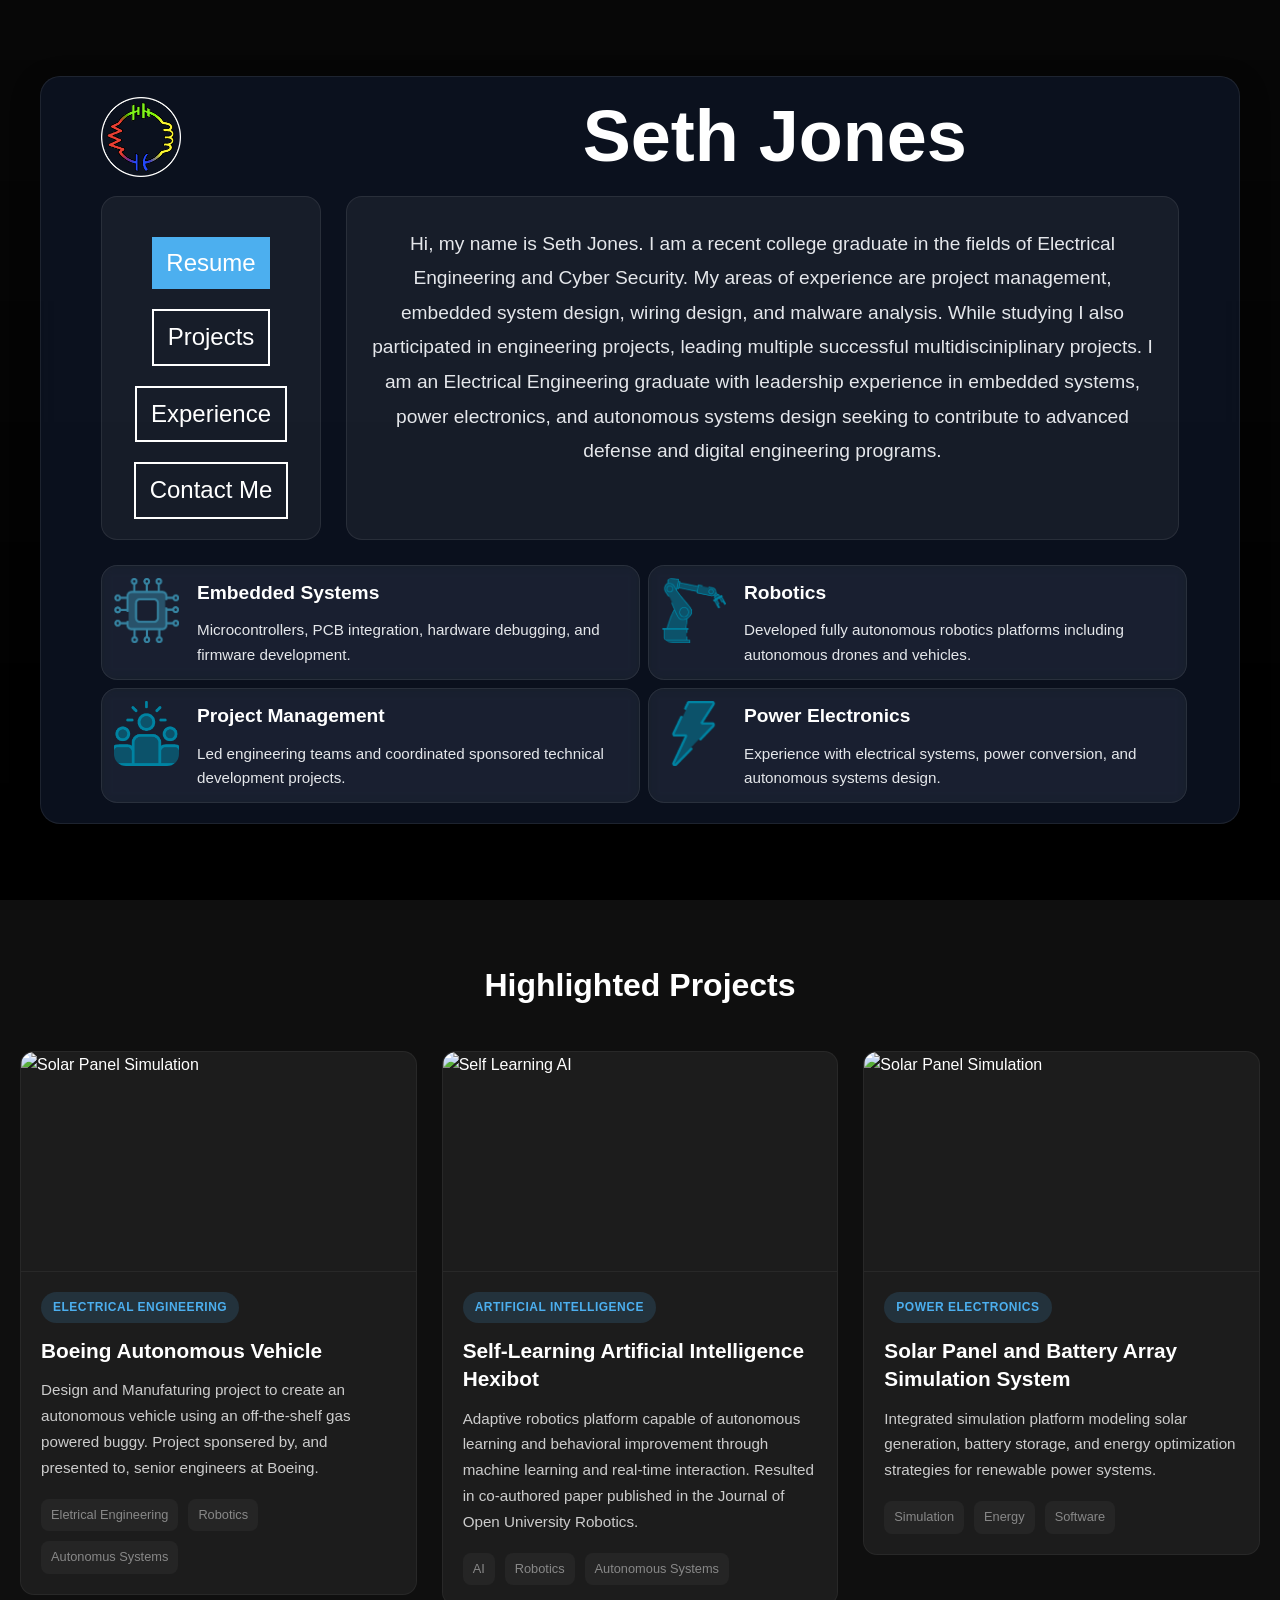
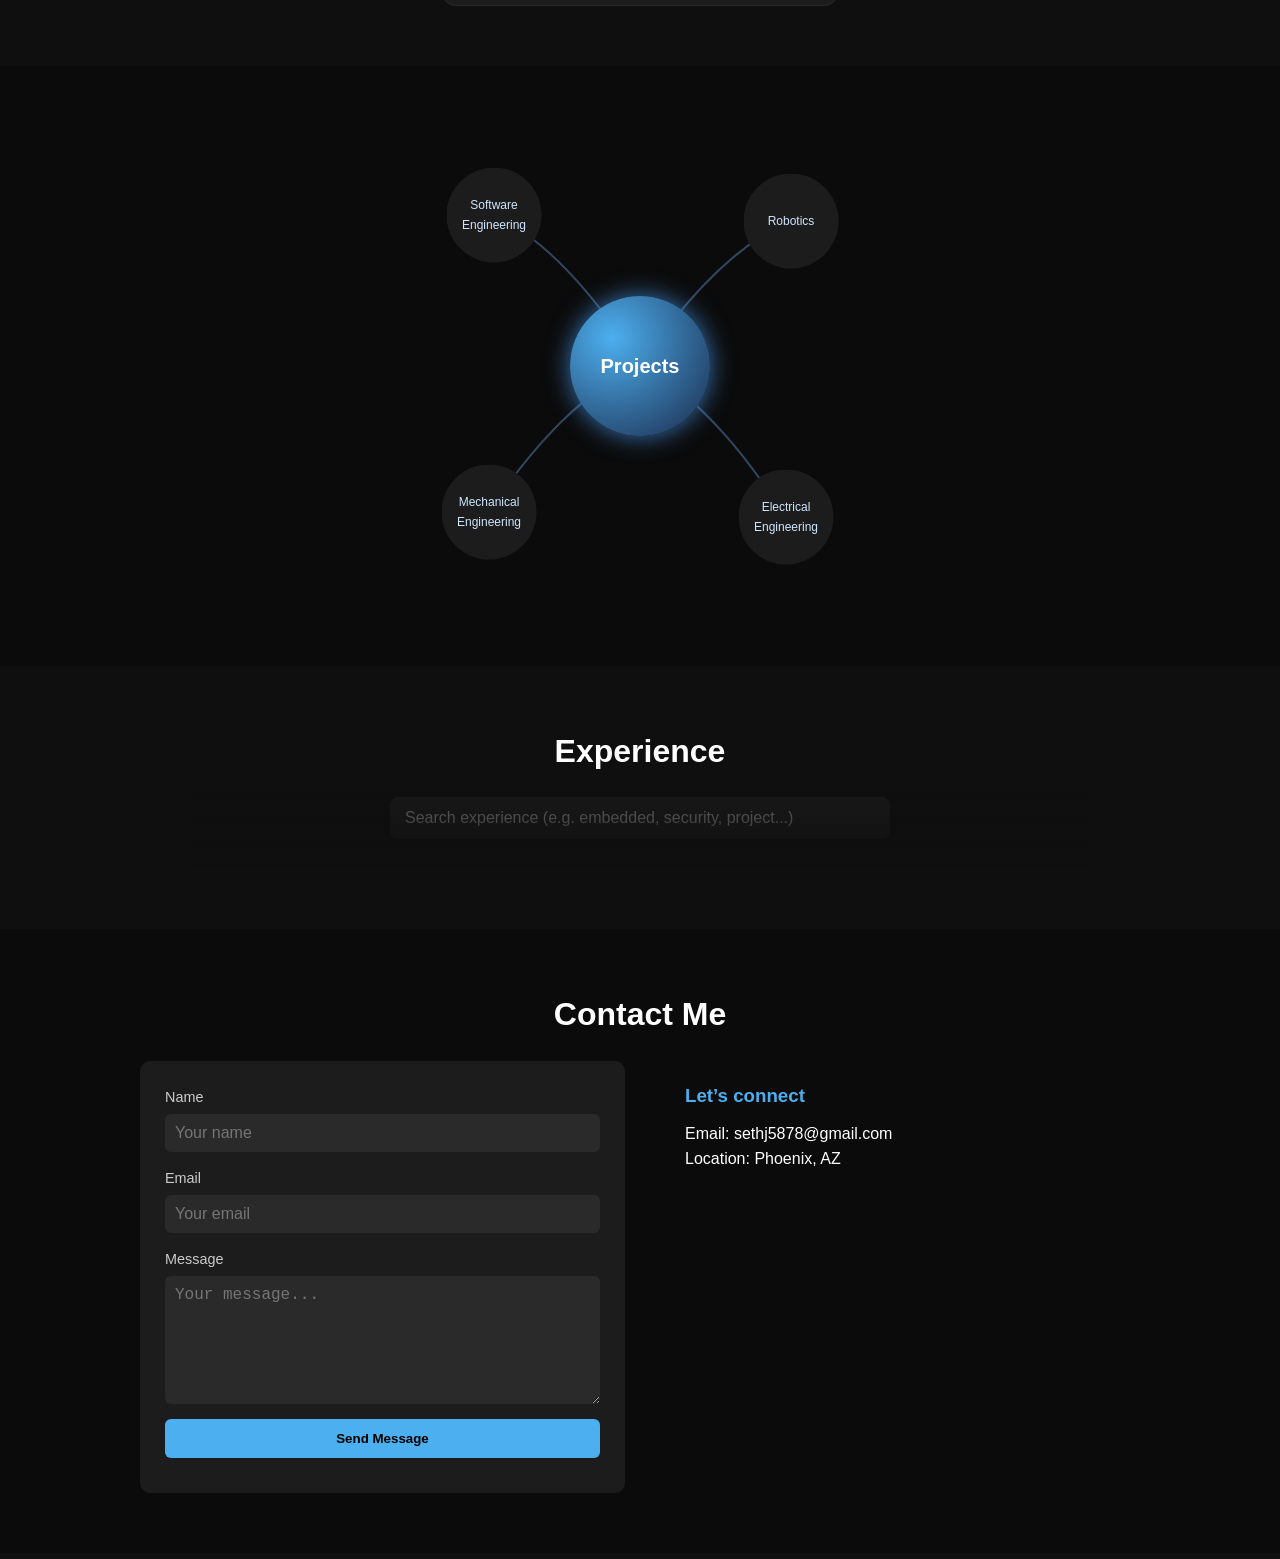
==== index.html @ 15114145 "Init #1 Init Commit of completed website" ====
<!DOCTYPE html>
<html lang="en">
<head>
  <meta charset="UTF-8" />
  <meta name="viewport" content="width=device-width, initial-scale=1.0" />
  <title>Portfolio | Seth Jones</title>
  <link rel="icon" type="image/png" href="assets/images/Logo.png" />

  <link rel="stylesheet" href="assets/css/style.css" />
  <link rel="stylesheet" href="assets/css/hero_section.css" />
  <link rel="stylesheet" href="assets/css/project_section.css" />
  <link rel="stylesheet" href="assets/css/experience_section.css" />
  <link rel="stylesheet" href="assets/css/contactme_section.css" />
  <link rel="stylesheet" href="assets/css/highlighted_projects.css" />
</head>

<body>

  <header>
    <div id="nav-placeholder"></div>
    <section class="hero">
        <video autoplay muted loop playsinline poster="image.jpg" class="hero-video">
            <source src="assets/videos/0001-0747.mp4" type="video/mp4">
            Your browser does not support the video tag.
        </video>
        <div class="video-overlay"></div>
        
        <div class="hero-content">
            <!-- Title -->
            <div class="hero-title">
                <img src="assets/images/Logo.png" alt="Seth Jones Logo">
                <h1>Seth Jones</h1>
            </div>
            <div class="hero-main">
                <!-- Mini Nav -->
                <div class="hero-buttons">
                    <a href="assets/misc/Resume_Seth Jones_Engineering_3.pdf" class="hero-btn primary">Resume</a>
                    <a href="#projects-section" class="hero-btn secondary">Projects</a>
                    <a href="#experience" class="hero-btn secondary">Experience</a>
                    <a href="#contactme" class="hero-btn secondary">Contact Me</a>
                </div>
                <!-- Skills -->
                <div class="hero-skills-section">

                    <div class="hero-skill-card" data-filter="embedded">
                        <img class="hero-skill-image" src="assets/images/Icon_IC.png" alt="Embedded Systems">
                        <div>
                            <h3>Embedded Systems</h3>
                            <p>Microcontrollers, PCB integration, hardware debugging, and firmware development.</p>
                        </div>
                    </div>

                    <div class="hero-skill-card" data-filter="robotics">
                        <img class="hero-skill-image" src="assets/images/Icon_Robotics.png" alt="Robotics">
                        <div>
                            <h3>Robotics</h3>
                            <p>Developed fully autonomous robotics platforms including autonomous drones and vehicles.</p>
                        </div>
                    </div>

                    <div class="hero-skill-card" data-filter="project management">
                        <img class="hero-skill-image" src="assets/images/Icon_Lead.png" alt="Project Management">
                        <div>
                            <h3>Project Management</h3>
                            <p>Led engineering teams and coordinated sponsored technical development projects.</p>
                        </div>
                    </div>

                    <div class="hero-skill-card" data-filter="power electronics">
                        <img class="hero-skill-image" src="assets/images/Icon_Power.png" alt="Power Electronics">
                        <div>
                            <h3>Power Electronics</h3>
                            <p>Experience with electrical systems, power conversion, and autonomous systems design.</p>
                        </div>
                    </div>
                </div>
                <div class="hero-objective ">
                    <!-- Sumarry -->
                    <p>
                        Hi, my name is Seth Jones. I am a recent college graduate in the fields of Electrical Engineering 
                        and Cyber Security. My areas of experience are project management, embedded system design, wiring design, 
                        and malware analysis. While studying I also participated in engineering projects, leading multiple successful 
                        multidisciniplinary projects. I am an Electrical Engineering graduate with leadership experience in embedded systems, 
                        power electronics, and autonomous systems design seeking to contribute to advanced defense and digital engineering programs.
                    </p>
                </div>
            </div>
    </section>
  </header>

  <main>
    <section class="highlighted-projects-section">
        <h2 class="section-title">Highlighted Projects</h2>

        <div class="highlighted-projects-grid">

            <!-- Project 1 -->
            <a href="project.html?id=Boeing Autonomous Vehicle" style="text-decoration: none; color: inherit;">
                <div class="highlight-card">
                    <img 
                        src="assets/project_data/Boeing Autonomous Vehicle/projecticon.png" 
                        alt="Solar Panel Simulation"
                    >

                    <div class="highlight-content">
                        <span class="highlight-tag">Electrical Engineering</span>
                        <h3>Boeing Autonomous Vehicle</h3>

                        <p>
                            Design and Manufaturing project to create an autonomous vehicle using an off-the-shelf gas powered buggy.
                            Project sponsered by, and presented to, senior engineers at Boeing.
                        </p>

                        <div class="highlight-skills">
                            <span>Eletrical Engineering</span>
                            <span>Robotics</span>
                            <span>Autonomus Systems</span>
                        </div>
                    </div>
                </div>
            </a>
            
            <!-- Project 2 -->
            <a href="project.html?id=Self-Learning AI" style="text-decoration: none; color: inherit;">
                <div class="highlight-card">
                    <img 
                        src="assets/project_data/Self-Learning AI/projecticon.png" 
                        alt="Self Learning AI"
                    >

                    <div class="highlight-content">
                        <span class="highlight-tag">Artificial Intelligence</span>
                        <h3>Self-Learning Artificial Intelligence Hexibot</h3>

                        <p>
                            Adaptive robotics platform capable of autonomous learning and behavioral
                            improvement through machine learning and real-time interaction. Resulted in co-authored
                            paper published in the Journal of Open University Robotics.
                        </p>

                        <div class="highlight-skills">
                            <span>AI</span>
                            <span>Robotics</span>
                            <span>Autonomous Systems</span>
                        </div>
                    </div>
                </div>
            </a>

            <!-- Project 3 -->
            <a href="project.html?id=Solar Panel Array with Battery Array Simulation" style="text-decoration: none; color: inherit;">
                <div class="highlight-card">
                    <img 
                        src="assets/project_data/Solar Panel Array with Battery Array Simulation/projecticon.png" 
                        alt="Solar Panel Simulation"
                    >

                    <div class="highlight-content">
                        <span class="highlight-tag">Power Electronics</span>
                        <h3>Solar Panel and Battery Array Simulation System</h3>

                        <p>
                            Integrated simulation platform modeling solar generation, battery storage,
                            and energy optimization strategies for renewable power systems.
                        </p>

                        <div class="highlight-skills">
                            <span>Simulation</span>
                            <span>Energy</span>
                            <span>Software</span>
                        </div>
                    </div>
                </div>
            </a>

        </div>
    </section>

    <section id="projects-section">
        <div id="projects-web">
            <svg id="projects-lines"></svg>
            <div class="projects-center-node">Projects</div>
        </div>
    </section>


    <section class="experience-section" id="experience">
        <h2 class="section-title">Experience</h2>

        <div class="experience-search-wrapper">
            <input
            type="text"
            id="experience-search"
            placeholder="Search experience (e.g. embedded, security, project...)"
            />
        </div>

        <!-- Results -->
         <div id="experience-results-wrapper">
            <div id="experience-results"></div>
         </div>
    </section>
    <section class="contactme-section" id="contactme">
        <h2 class="section-title">Contact Me</h2>

        <div class="contact-container">
            
            <!-- Contact Form -->
            <form id="contact-form" class="contact-form">
                <div class="form-group">
                    <label for="name">Name</label>
                    <input type="text" id="name" name="name" placeholder="Your name" required />
                </div>

                <div class="form-group">
                    <label for="email">Email</label>
                    <input type="email" id="email" name="email" placeholder="Your email" required />
                </div>

                <div class="form-group">
                    <label for="message">Message</label>
                    <textarea id="message" name="message" rows="6" placeholder="Your message..." required></textarea>
                </div>

                <button type="submit" class="contact-btn">Send Message</button>

                <p id="form-status"></p>
            </form>

            <div class="contact-info">
            <h3>Let’s connect</h3>
            <p>Email: sethj5878@gmail.com</p>
            <p>Location: Phoenix, AZ</p>
            </div>

        </div>
    </section>
  </main>

  <footer>

  </footer>
  
  <!-- JavaScript -->
  <script src="assets/js/nav.js"></script>
  <script src="assets/js/projects.js"></script>
  <script src="assets/js/experience.js"></script>
  <script src="assets/js/contactme.js"></script>
</body>
</html>
---- assets/css/style.css ----
html {
  scroll-behavior: smooth;
}
---- assets/css/hero_section.css ----
:root {
  --color-white: #ffffff;
  --color-light-gray: #e5e7eb;
  --color-gray: #9ca3af;
  --color-dark: #0f0f0f;
  --color-dark-secondary: #1c1c1c;

  --color-primary: #4cafef;
  --color-primary-hover: #429bd7;

  --overlay-dark: rgba(0, 0, 0, 0.65);

  --transition-default: 0.3s ease;

  --shadow-soft: 0 10px 30px rgba(0, 0, 0, 0.25);
}

* {
  margin: 0;
  padding: 0;
  box-sizing: border-box;
}

body {
  font-family: Arial, Helvetica, sans-serif;
  background: var(--color-dark);
  color: var(--color-white);
  line-height: 1.6;
}

.hero {
  position: relative; 
  min-height: 100vh;
  display: flex;
  align-items: center;
  justify-content: center;
  padding: 40px 20px;
  text-align: center;
  overflow: hidden; 
  
  background: var(--color-dark); 
}

.hero-video {
  position: absolute;
  top: 50%;
  left: 50%;
  min-width: 100%;
  min-height: 100%;
  width: auto;
  height: auto;
  z-index: 0; 
  transform: translate(-50%, -50%);
  object-fit: cover; 
}

.hero-content {
  position: relative;
  z-index: 1; 
  width: 100%;
  max-width: 1200px;
  background: rgba(15, 23, 42, 0.7); 
  backdrop-filter: blur(12px); 
  border: 1px solid rgba(255, 255, 255, 0.08);
  border-radius: 20px;
  padding: 20px 60px;
  box-shadow: var(--shadow-soft);
}

.hero-title {
  display: grid;
  grid-template-columns: 1fr 3fr;
  align-content: center;
}

.hero-title img {
  justify-content: center;
  max-height: 80px;
}

.video-overlay {
  position: absolute;
  top: 0;
  left: 0;
  width: 100%;
  height: 100%;
  background: linear-gradient(
    to bottom,
    rgba(0, 0, 0, 0.5) 0%, 
    rgba(0, 0, 0, 1) 100% 
  );
  z-index: 1; 
}

.hero-main {
  display: grid;
  grid-template-columns: 220px 1fr;
  grid-template-rows: auto 1fr;
  grid-template-areas:
    "nav objective"
    "skills skills";
  gap: 25px;
  align-items: start;
}

.hero-buttons {
  grid-area: nav;

  padding: 20px;
  height: 100%;
  
  background: rgba(255, 255, 255, 0.05);
  border: 1px solid rgba(255, 255, 255, 0.08);
  border-radius: 16px;
}

.hero-btn {
  display: inline-block;

  padding: 7px 14px;
  text-decoration: none;

  margin-top: 20px;
  font-size: 1.5rem;
  font-weight: 500;

  transition: var(--transition-default);
}

.hero-btn.primary {
  background: var(--color-primary);
  color: var(--color-white);
}

.hero-btn.primary:hover {
  background: var(--color-primary-hover);
  transform: translateY(-2px);
}

.hero-btn.secondary {
  border: 2px solid var(--color-white);
  color: var(--color-white);
}

.hero-btn.secondary:hover {
  background: var(--color-white);
  color: var(--color-dark);
}

.hero h1 {
  font-size: 4.5rem;
  font-weight: 700;

  margin-bottom: 20px;

  line-height: 1.1;
}

.hero p {
  max-width: 900px;

  margin: 0 auto 40px auto;

  font-size: 1.1rem;
  color: var(--color-light-gray);

  line-height: 1.8;
}

.hero-skills-section {
  grid-area: skills;

  display: grid;
  grid-template-columns: 50% 50%;
  grid-template-rows: auto 1fr;
  gap: 8px;
}

.hero-skill-card {
  cursor: pointer;
  display: flex;
  align-items: flex-start;
  gap: 18px;

  padding: 12px;

  background: rgba(255, 255, 255, 0.05);
  border: 1px solid rgba(255, 255, 255, 0.08);
  border-radius: 16px;

  text-align: left;

  transition: var(--transition-default);

  backdrop-filter: blur(6px);
}

.hero-skill-card:hover {
  transform: translateY(-5px);

  border-color: var(--color-primary);

  background: rgba(255, 255, 255, 0.08);

  box-shadow: 0 10px 20px rgba(0, 0, 0, 0.2);
}

.hero-skill-image {
  width: 65px;
  height: 65px;

  object-fit: cover;

  border-radius: 12px;

 -shrink: 0;
}

.hero-skill-card h3 {
  font-size: 1.2rem;

  margin-bottom: 10px;

  color: var(--color-white);
}

.hero-skill-card p {
  margin: 0;

  font-size: 0.95rem;

  color: var(--color-light-gray);

  line-height: 1.6;
}

.hero-objective {
  grid-area: objective;
  min-height: 100%;
  align-content: center;

  background: rgba(255, 255, 255, 0.05);
  border: 1px solid rgba(255, 255, 255, 0.08);
  border-radius: 16px;

  padding: 20px;
}

.hero-objective p {
  font-size: 1.2rem;
}

@media (max-width: 900px) {
  .hero-main {
    grid-template-columns: 1fr;
    grid-template-rows: auto;
    grid-template-areas:
      "nav"
      "skills"
      "projects";
  }

  .hero-buttons {
    flex-direction: row;
    flex-wrap: wrap;
    justify-content: center;
  }
}

@media (max-width: 600px) {

  .hero {
    padding: 20px;
  }

  .hero-content {
    padding: 40px 25px;
  }

  .hero h1 {
    font-size: 2.5rem;
  }

  .hero p {
    font-size: 1rem;
  }

  .hero-btn {
    width: 100%;
  }

  .hero-skill-card {
    flex-direction: column;
    align-items: center;
    text-align: center;
  }
}
---- assets/css/project_section.css ----
:root {
  --background: #0b0b0b;

  --path-stroke: rgba(120, 180, 255, 0.35);
  --color-dark: #0f0f0f;
  --color-dark-secondary: #1c1c1c;

  --center-gradient-start: #4cafef;
  --center-gradient-end: #1b2a4a;
  --center-text: white;
  --center-shadow: rgba(77, 163, 255, 0.7);

  --node-bg: #1c1c1c;
  --node-text: #cfe6ff;

  --node-hover-bg: #1f3a5f;
  --node-hover-shadow: rgba(100, 180, 255, 0.8);

  --highlight-shadow: rgba(120, 200, 255, 1);
}

#projects-section {
  display: flex;
  width: 100%;
  height: 100%;
  justify-content: center;
  background-color: var(--background);
}

#projects-web {
  position: relative;
  width: min(600px, 95vw);
  height: min(600px, 95vw);
}

svg {
  position: absolute;
  inset: 0;
  width: 100%;
  height: 100%;
}

path {
  fill: none;
  stroke: var(--path-stroke);
  stroke-width: 2;
  transition: 0.3s;
}

.projects-center-node {
  position: absolute;
  top: 50%;
  left: 50%;
  transform: translate(-50%, -50%);
  width: 140px;
  height: 140px;
  border-radius: 50%;
  background: radial-gradient(
    circle at 30% 30%,
    var(--center-gradient-start),
    var(--center-gradient-end)
  );
  color: var(--center-text);
  display: flex;
  align-items: center;
  justify-content: center;
  font-size: 20px;
  font-weight: bold;
  box-shadow: 0 0 25px var(--center-shadow);
  animation: float 4s ease-in-out infinite;
  z-index: 10;
}

.node {
  position: absolute;
  width: 95px;
  height: 95px;
  border-radius: 50%;
  background: var(--node-bg);
  color: var(--node-text);
  display: flex;
  align-items: center;
  justify-content: center;
  text-align: center;
  font-size: 12px;
  cursor: pointer;

  opacity: 0;
  animation: fadeIn 0.8s forwards;

  transition: transform 0.25s, box-shadow 0.25s, background 0.25s;

  transform: translate(-50%, -50%);
}

.node:hover {
  transform: translate(-50%, -50%) scale(1.2);
  box-shadow: 0 0 18px var(--node-hover-shadow);
  background: var(--node-hover-bg);
}

.dim {
  opacity: 0.2;
}

.highlight {
  transform: translate(-50%, -50%) scale(1.25);
  box-shadow: 0 0 25px var(--highlight-shadow);
}

@keyframes float {
  0%, 100% {
    transform: translate(-50%, -50%) translateY(0px);
  }
  50% {
    transform: translate(-50%, -50%) translateY(-8px);
  }
}

@keyframes fadeIn {
  from {
    opacity: 0;
    transform: translate(-50%, -50%) scale(0.8);
  }
  to {
    opacity: 1;
    transform: translate(-50%, -50%) scale(1);
  }
}
---- assets/css/experience_section.css ----
:root {
  --bg-main: #0f0f0f;
  --bg-card: #1c1c1c;
  --text-primary: #ffffff;
  --text-secondary: #ccc;
  --text-muted: #888;
  --accent-color: #4cafef;
}

.experience-section {
  padding: 60px 20px;
  background: var(--bg-main);
  color: var(--text-primary);
}

.section-title {
  text-align: center;
  font-size: 2rem;
  margin-bottom: 20px;
}

.experience-search-wrapper {
  display: flex;
  justify-content: center;
  margin-bottom: 30px;
}

#experience-search {
  width: 60%;
  max-width: 500px;

  padding: 12px 15px;

  border-radius: 8px;
  border: none;
  outline: none;

  font-size: 1rem;

  background: #1a1a1a;
  color: white;
}

#experience-search::placeholder {
  color: #777;
}

#experience-results-wrapper {
  position: relative;

  max-width: 900px;
  margin: 0 auto;
}

#experience-results-wrapper::after {
  content: "";

  position: absolute;

  left: 0;
  right: 0;
  bottom: 0;

  height: 90px;

  pointer-events: none;

  background: linear-gradient(
    to bottom,
    rgba(15, 15, 15, 0),
    rgba(15, 15, 15, 1)
  );
}

#experience-results {
  display: flex;
  flex-direction: column;
  gap: 15px;

  max-height: 620px;

  overflow-y: auto;

  padding-right: 10px;

  scroll-behavior: smooth;

  scroll-snap-type: y proximity;
}

#experience-results::-webkit-scrollbar {
  width: 8px;
}

#experience-results::-webkit-scrollbar-track {
  background: #1a1a1a;
  border-radius: 10px;
}

#experience-results::-webkit-scrollbar-thumb {
  background: var(--accent-color);
  border-radius: 10px;
}

#experience-results::-webkit-scrollbar-thumb:hover {
  background: #6bc7ff;
}

#experience-results {
  scrollbar-width: thin;
  scrollbar-color: var(--accent-color) #1a1a1a;
}

.experience-link {
  text-decoration: none;
  color: inherit;

  display: block;

  transition: transform 0.25s ease;

  scroll-snap-align: start;
}

.experience-link:hover {
  transform: translateX(10px);
}

.experience-card {
  background: var(--bg-card);

  padding: 15px 20px;

  border-radius: 10px;

  border-left: 4px solid var(--accent-color);

  transition:
    background 0.25s ease,
    box-shadow 0.25s ease;
}

.experience-link:hover .experience-card {
  background: #252525;

  box-shadow: 0 8px 20px rgba(0, 0, 0, 0.35);
}

.experience-header {
  display: flex;
  justify-content: space-between;
  align-items: center;
}

.experience-card h3 {
  margin: 0;

  font-size: 1.2rem;

  color: var(--accent-color);
}

.experience-card p {
  margin: 5px 0 0;

  font-size: 0.95rem;

  color: var(--text-secondary);
}

.experience-tags {
  margin-top: 8px;

  font-size: 0.8rem;

  color: var(--text-muted);
}

.experience-arrow {
  font-size: 1.8rem;

  color: var(--accent-color);

  transition: transform 0.25s ease;
}

.experience-link:hover .experience-arrow {
  transform: translateX(5px);
}

@media (max-width: 768px) {

  #experience-search {
    width: 90%;
  }

  #experience-results {
    max-height: 520px;
  }

  .experience-header {
    align-items: flex-start;
    gap: 10px;
  }

  .experience-arrow {
    font-size: 1.4rem;
  }
}
---- assets/css/contactme_section.css ----
:root {
  --contact-bg: #0b0b0b;
  --contact-text: white;

  --form-bg: #1c1c1c;

  --label-text: #ccc;

  --input-bg: #2a2a2a;
  --input-text: white;

  --button-bg: #4cafef;
  --button-text: black;
  --button-hover-bg: #3aa0e0;

  --status-text: #aaa;

  --heading-accent: #4cafef;
}

.contactme-section {
  padding: 60px 20px;
  background: var(--contact-bg);
  color: var(--contact-text);
}

.contact-container {
  display: flex;
  gap: 40px;
  max-width: 1000px;
  margin: 0 auto;
  flex-wrap: wrap;
  justify-content: center;
}

.contact-form {
  flex: 1;
  min-width: 300px;
  background: var(--form-bg);
  padding: 25px;
  border-radius: 10px;
}

.form-group {
  margin-bottom: 15px;
  display: flex;
  flex-direction: column;
}

.form-group label {
  margin-bottom: 5px;
  font-size: 0.9rem;
  color: var(--label-text);
}

.form-group input,
.form-group textarea {
  padding: 10px;
  border-radius: 6px;
  border: none;
  outline: none;
  font-size: 1rem;
  background: var(--input-bg);
  color: var(--input-text);
}

.contact-btn {
  width: 100%;
  padding: 12px;
  background: var(--button-bg);
  border: none;
  border-radius: 6px;
  color: var(--button-text);
  font-weight: bold;
  cursor: pointer;
  transition: 0.2s;
}

.contact-btn:hover {
  background: var(--button-hover-bg);
}

#form-status {
  margin-top: 10px;
  font-size: 0.9rem;
  color: var(--status-text);
}

.contact-info {
  flex: 1;
  min-width: 250px;
  padding: 20px;
}

.contact-info h3 {
  margin-bottom: 10px;
  color: var(--heading-accent);
}
---- assets/css/highlighted_projects.css ----
:root {
  --bg-main: #0f0f0f;
  --bg-card: #1c1c1c;

  --text-primary: #ffffff;
  --text-secondary: #ccc;
  --text-muted: #888;

  --accent-color: #4cafef;
}

.highlighted-projects-section {
  padding: 60px 20px;

  background: var(--bg-main);

  color: var(--text-primary);
}

.highlighted-projects-grid {
  max-width: 1300px;

  margin: 40px auto 0;

  display: grid;

  grid-template-columns: repeat(auto-fit, minmax(320px, 1fr));

  gap: 25px;
}

.highlight-card {
  background: var(--bg-card);

  border-radius: 14px;

  overflow: hidden;

  border: 1px solid rgba(255,255,255,0.05);

  transition:
    transform 0.25s ease,
    box-shadow 0.25s ease,
    border-color 0.25s ease;
}

.highlight-card:hover {
  transform: translateY(-6px);

  border-color: rgba(76, 175, 239, 0.4);

  box-shadow:
    0 10px 25px rgba(0,0,0,0.35);
}

.highlight-card img {
  width: 100%;
  height: 220px;

  object-fit: cover;

  display: block;

  border-bottom: 1px solid rgba(255,255,255,0.05);
}

.highlight-content {
  padding: 20px;
}

.highlight-tag {
  display: inline-block;

  margin-bottom: 14px;

  padding: 6px 12px;

  border-radius: 999px;

  background: rgba(76, 175, 239, 0.15);

  color: var(--accent-color);

  font-size: 0.75rem;
  font-weight: 600;

  text-transform: uppercase;

  letter-spacing: 0.5px;
}

.highlight-content h3 {
  margin: 0 0 12px;

  font-size: 1.3rem;

  color: var(--text-primary);

  line-height: 1.35;
}

.highlight-content p {
  margin: 0;

  color: var(--text-secondary);

  font-size: 0.95rem;

  line-height: 1.7;
}

.highlight-skills {
  display: flex;
  flex-wrap: wrap;

  gap: 10px;

  margin-top: 18px;
}

.highlight-skills span {
  padding: 6px 10px;

  border-radius: 8px;

  background: #252525;

  color: var(--text-muted);

  font-size: 0.8rem;

  transition:
    background 0.25s ease,
    color 0.25s ease;
}

.highlight-card:hover .highlight-skills span {
  background: rgba(76, 175, 239, 0.12);

  color: var(--accent-color);
}

@media (max-width: 768px) {

  .highlighted-projects-section {
    padding: 50px 20px;
  }

  .highlighted-projects-grid {
    gap: 20px;
  }

  .highlight-card img {
    height: 200px;
  }

  .highlight-content {
    padding: 18px;
  }

  .highlight-content h3 {
    font-size: 1.15rem;
  }
}
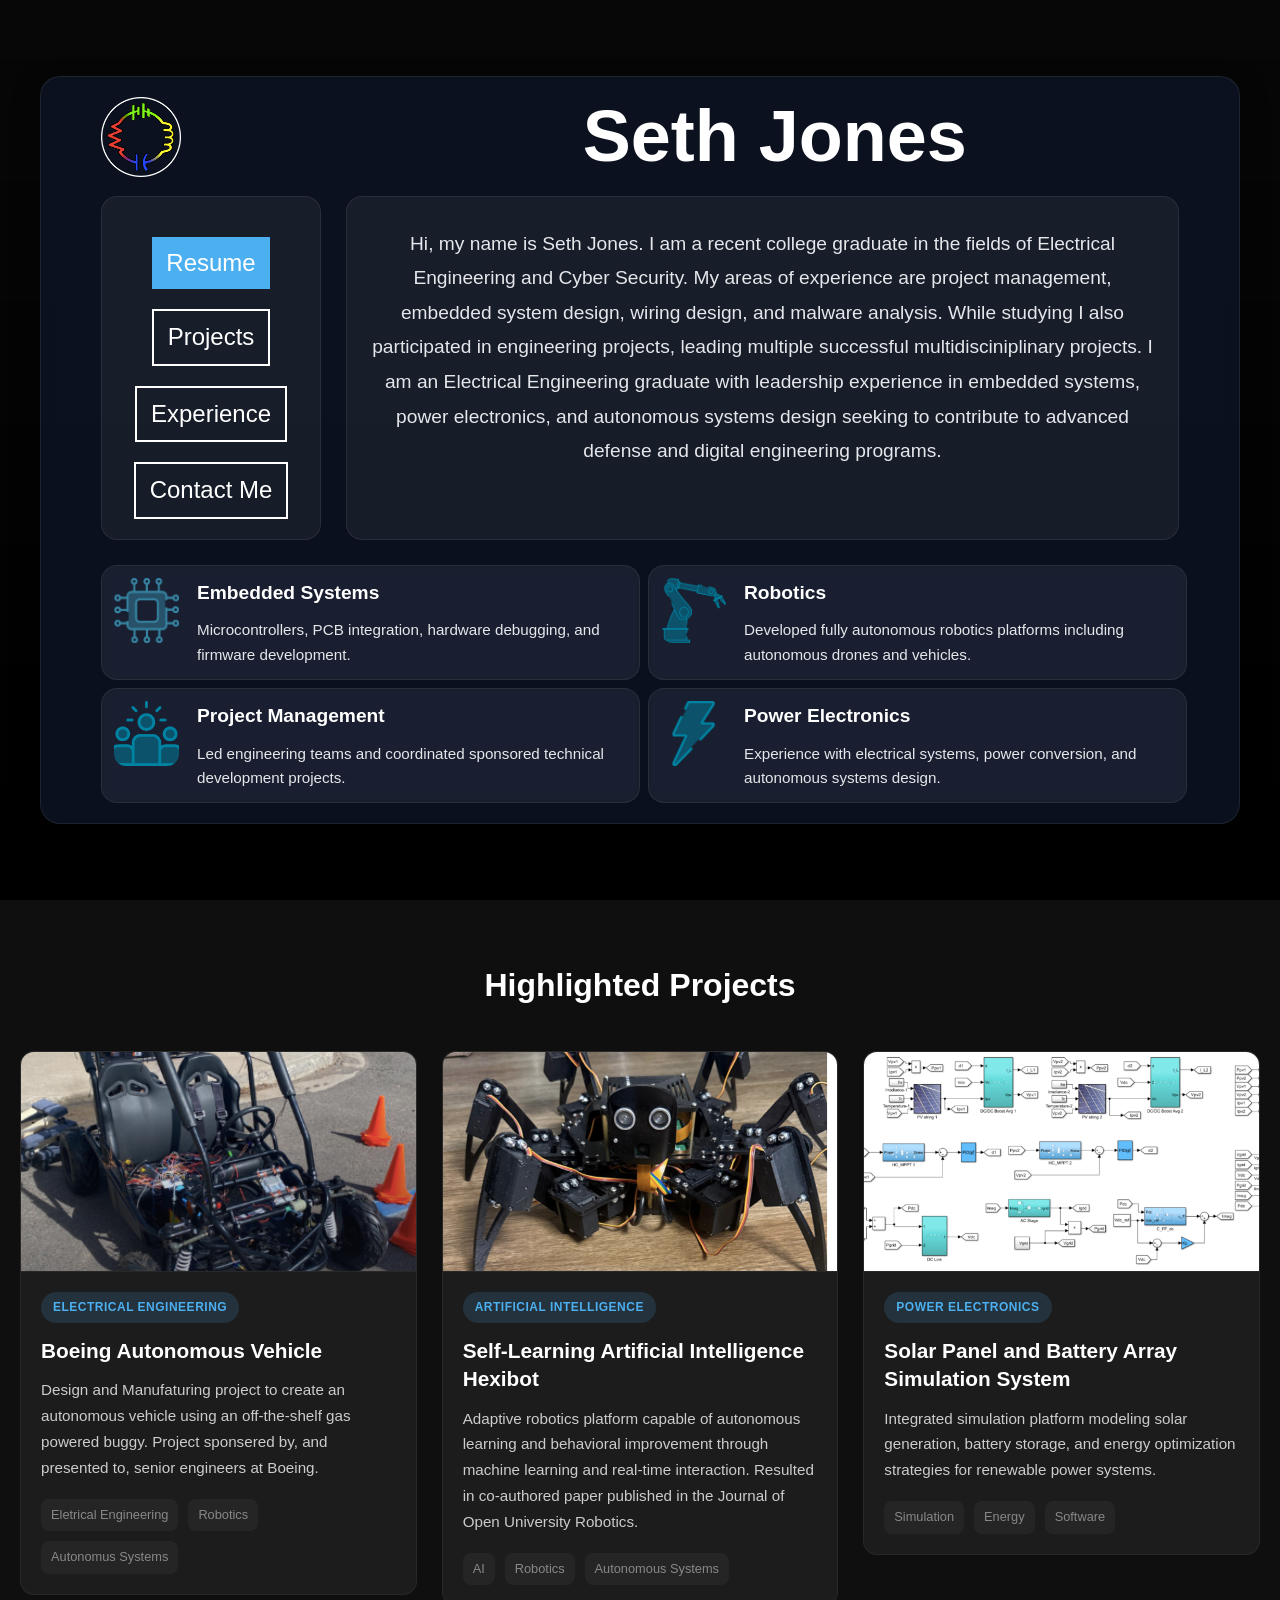
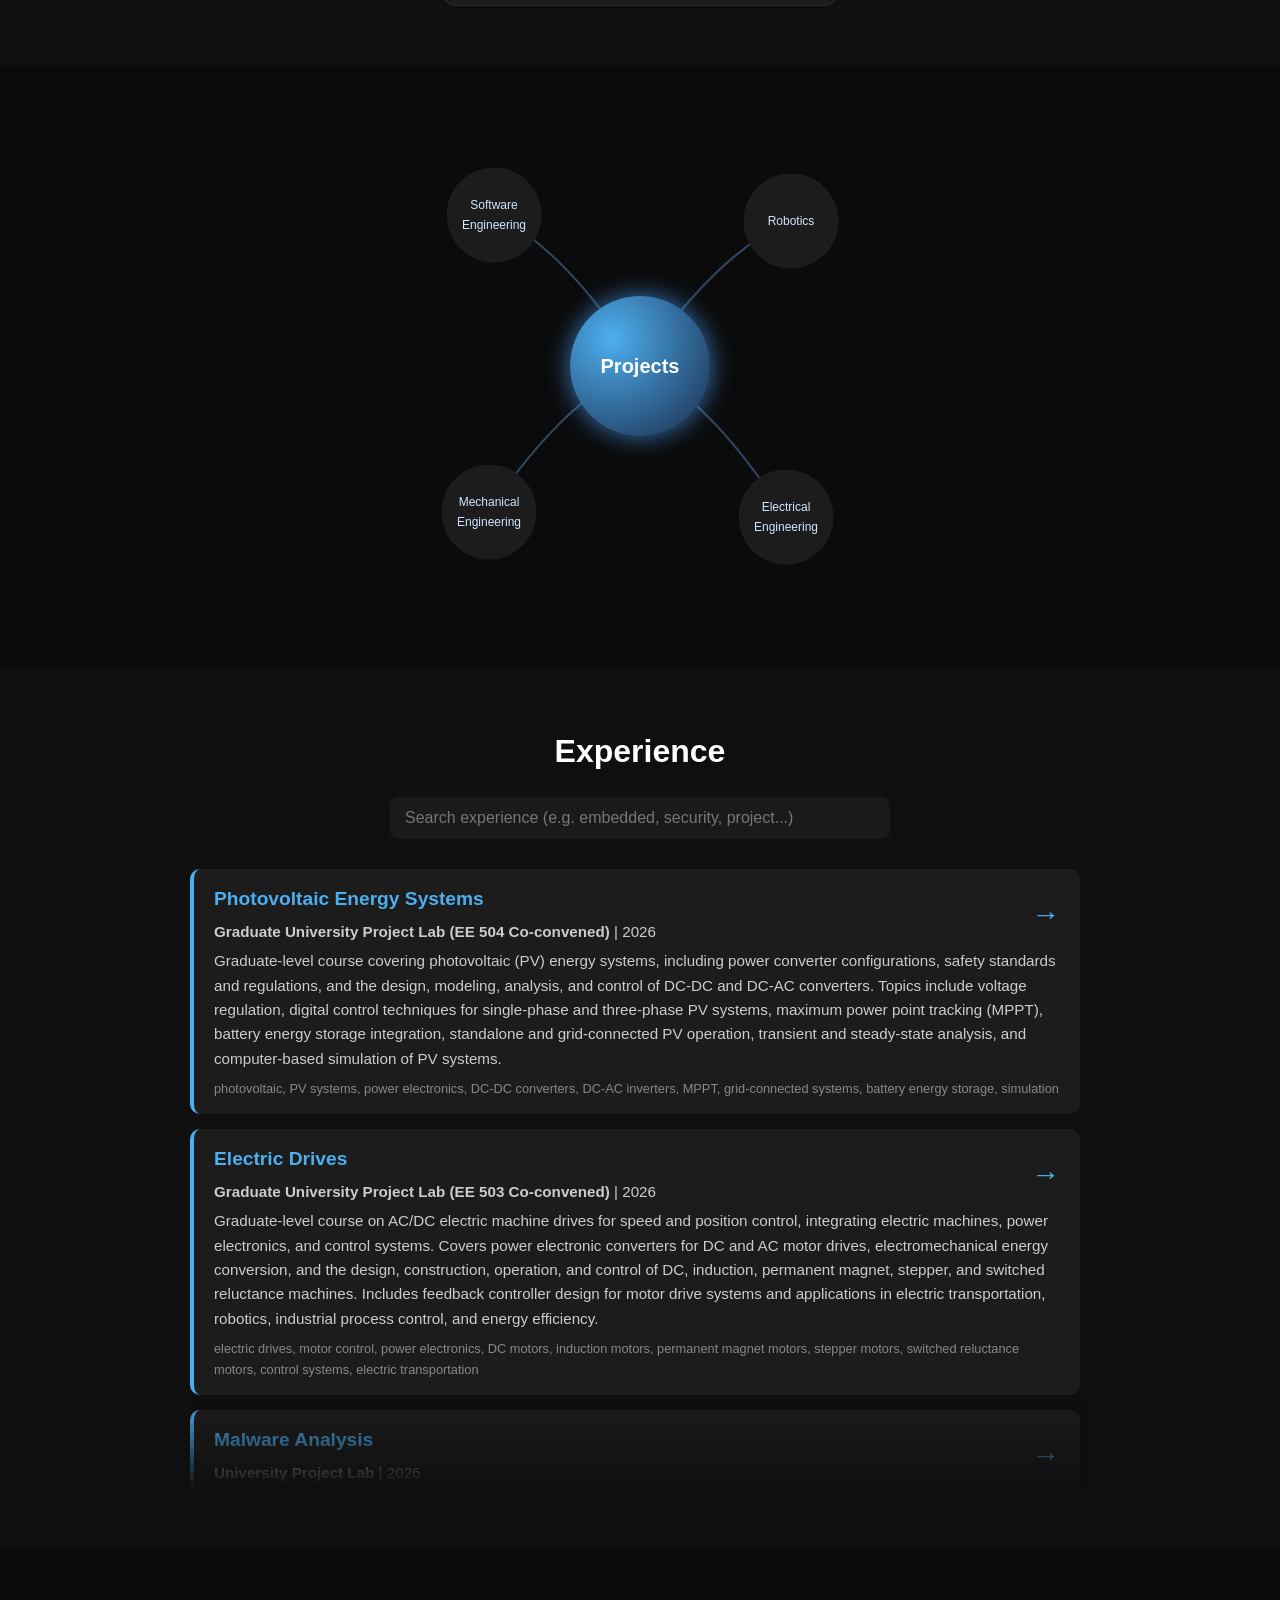
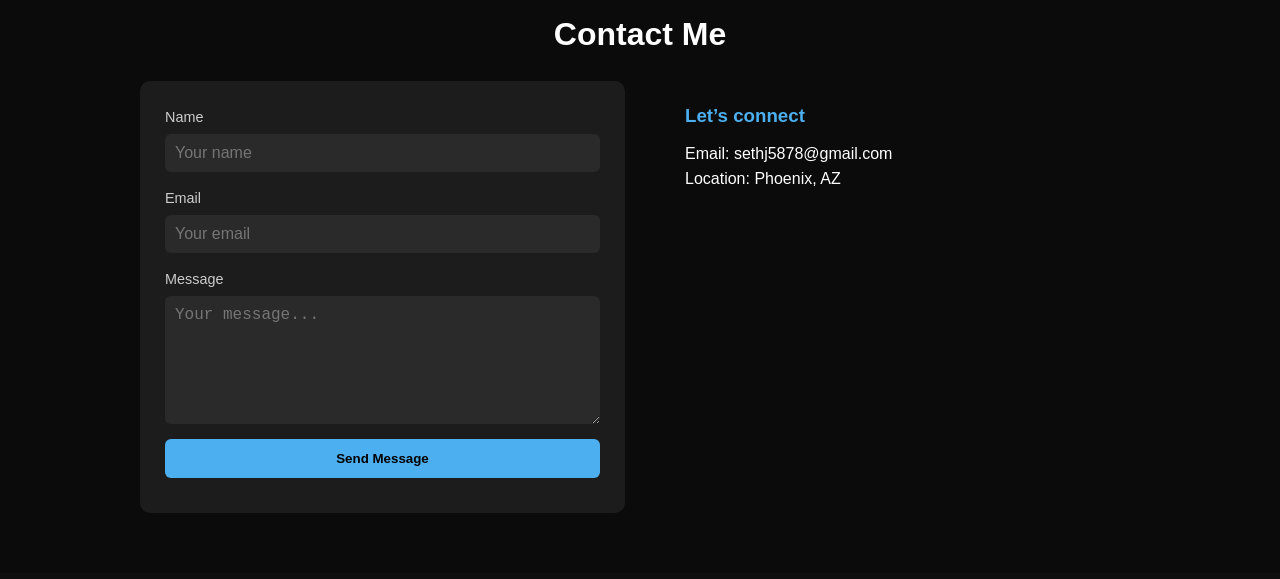
==== commit 019c5109: "Resume Add Resume Update Resume Button" ====
--- a/index.html
+++ b/index.html
@@ -34,7 +34,7 @@
             <div class="hero-main">
                 <!-- Mini Nav -->
                 <div class="hero-buttons">
-                    <a href="assets/misc/Resume_Seth Jones_Engineering_3.pdf" class="hero-btn primary">Resume</a>
+                    <a href="assets/misc/Resume_Seth Jones_Engineering.pdf" class="hero-btn primary">Resume</a>
                     <a href="#projects-section" class="hero-btn secondary">Projects</a>
                     <a href="#experience" class="hero-btn secondary">Experience</a>
                     <a href="#contactme" class="hero-btn secondary">Contact Me</a>
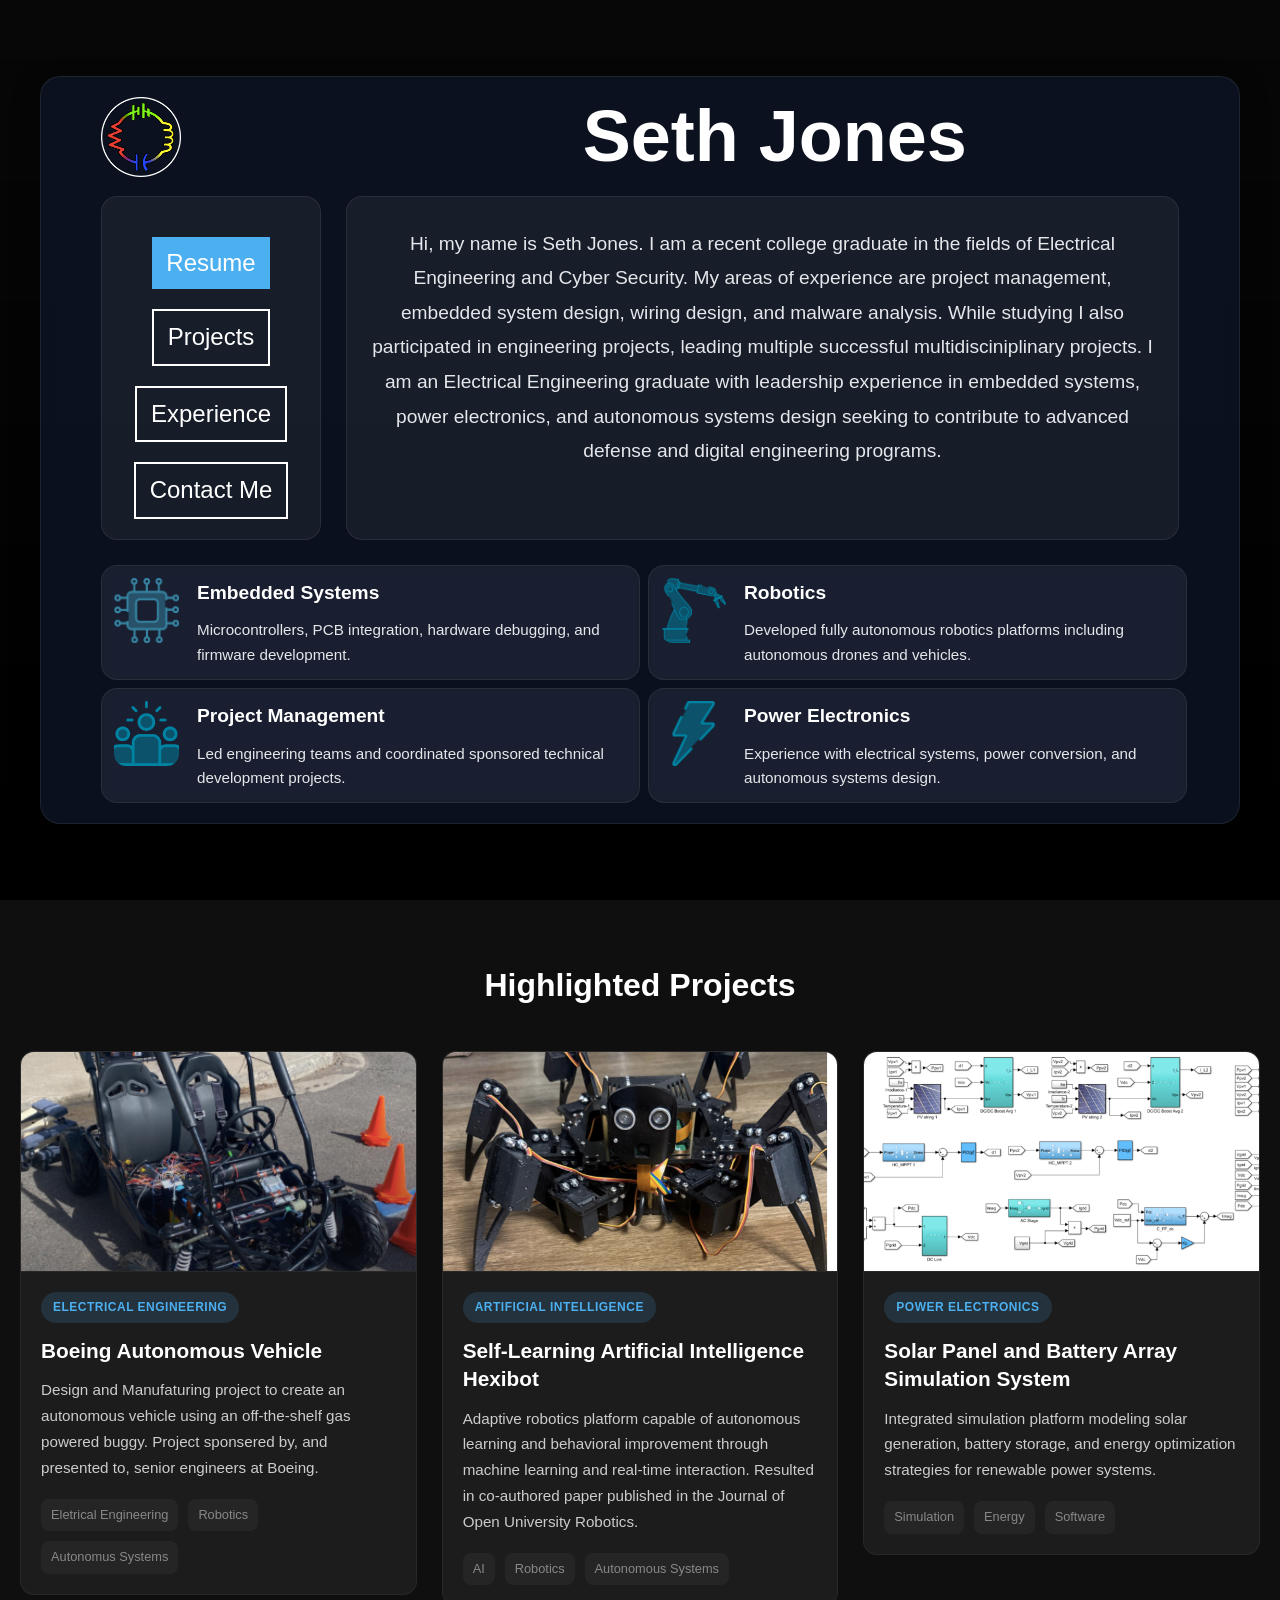
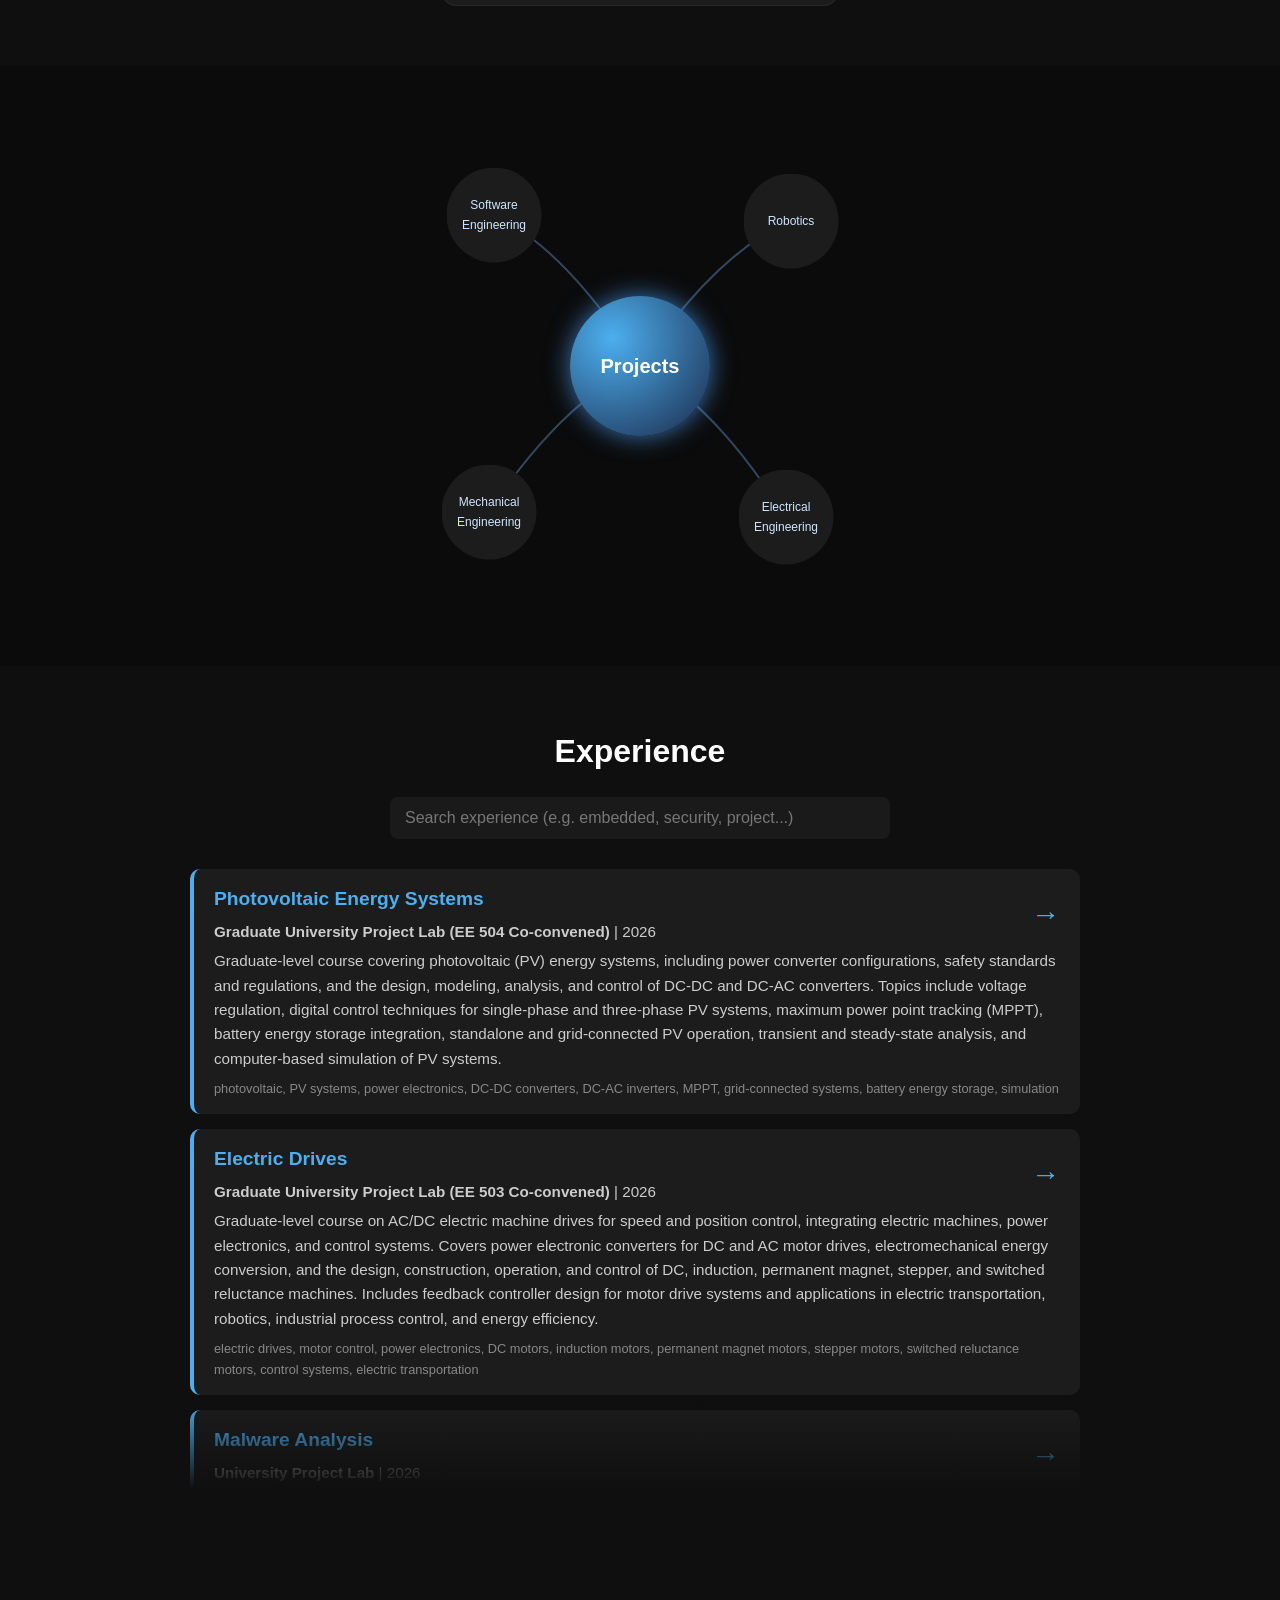
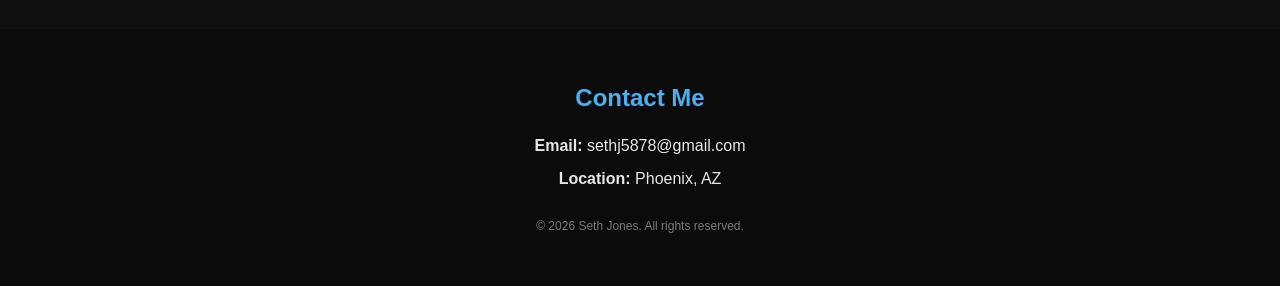
==== commit f9256c3d: "Hotfix Remove Contactme Functionality" ====
--- a/index.html
+++ b/index.html
@@ -200,46 +200,19 @@
             <div id="experience-results"></div>
          </div>
     </section>
-    <section class="contactme-section" id="contactme">
-        <h2 class="section-title">Contact Me</h2>
-
-        <div class="contact-container">
-            
-            <!-- Contact Form -->
-            <form id="contact-form" class="contact-form">
-                <div class="form-group">
-                    <label for="name">Name</label>
-                    <input type="text" id="name" name="name" placeholder="Your name" required />
-                </div>
-
-                <div class="form-group">
-                    <label for="email">Email</label>
-                    <input type="email" id="email" name="email" placeholder="Your email" required />
-                </div>
-
-                <div class="form-group">
-                    <label for="message">Message</label>
-                    <textarea id="message" name="message" rows="6" placeholder="Your message..." required></textarea>
-                </div>
-
-                <button type="submit" class="contact-btn">Send Message</button>
-
-                <p id="form-status"></p>
-            </form>
-
-            <div class="contact-info">
-            <h3>Let’s connect</h3>
-            <p>Email: sethj5878@gmail.com</p>
-            <p>Location: Phoenix, AZ</p>
-            </div>
-
-        </div>
-    </section>
-  </main>
-
-  <footer>
-
-  </footer>
+    
+    <footer class="site-footer">
+        <h2 class="footer-title">Contact Me</h2>
+
+        <div class="footer-contact">
+            <p><strong>Email:</strong> sethj5878@gmail.com</p>
+            <p><strong>Location:</strong> Phoenix, AZ</p>
+        </div>
+
+        <p class="footer-note">
+            © 2026 Seth Jones. All rights reserved.
+        </p>
+    </footer>
   
   <!-- JavaScript -->
   <script src="assets/js/nav.js"></script>
--- a/assets/css/contactme_section.css
+++ b/assets/css/contactme_section.css
@@ -16,6 +16,13 @@
   --status-text: #aaa;
 
   --heading-accent: #4cafef;
+
+  /* === TEMP === */
+
+  --footer-bg: #0b0b0b;
+  --footer-text: white;
+  --footer-accent: #4cafef;
+  --footer-muted: #aaa;
 }
 
 .contactme-section {
@@ -95,4 +102,49 @@
 .contact-info h3 {
   margin-bottom: 10px;
   color: var(--heading-accent);
+}
+
+/* === TEMP === */
+
+.site-footer {
+  background: var(--footer-bg);
+  color: var(--footer-text);
+  padding: 50px 20px;
+  text-align: center;
+  margin-top: 80px;
+}
+
+.footer-title {
+  font-size: 24px;
+  margin-bottom: 15px;
+  color: var(--footer-accent);
+}
+
+.footer-contact {
+  display: flex;
+  flex-direction: column;
+  gap: 8px;
+  font-size: 16px;
+  opacity: 0.9;
+}
+
+.footer-contact p {
+  margin: 0;
+}
+
+.footer-note {
+  margin-top: 25px;
+  font-size: 12px;
+  color: var(--footer-muted);
+  opacity: 0.7;
+}
+
+.footer-contact a {
+  color: var(--footer-text);
+  text-decoration: none;
+  transition: 0.2s;
+}
+
+.footer-contact a:hover {
+  color: var(--footer-accent);
 }
